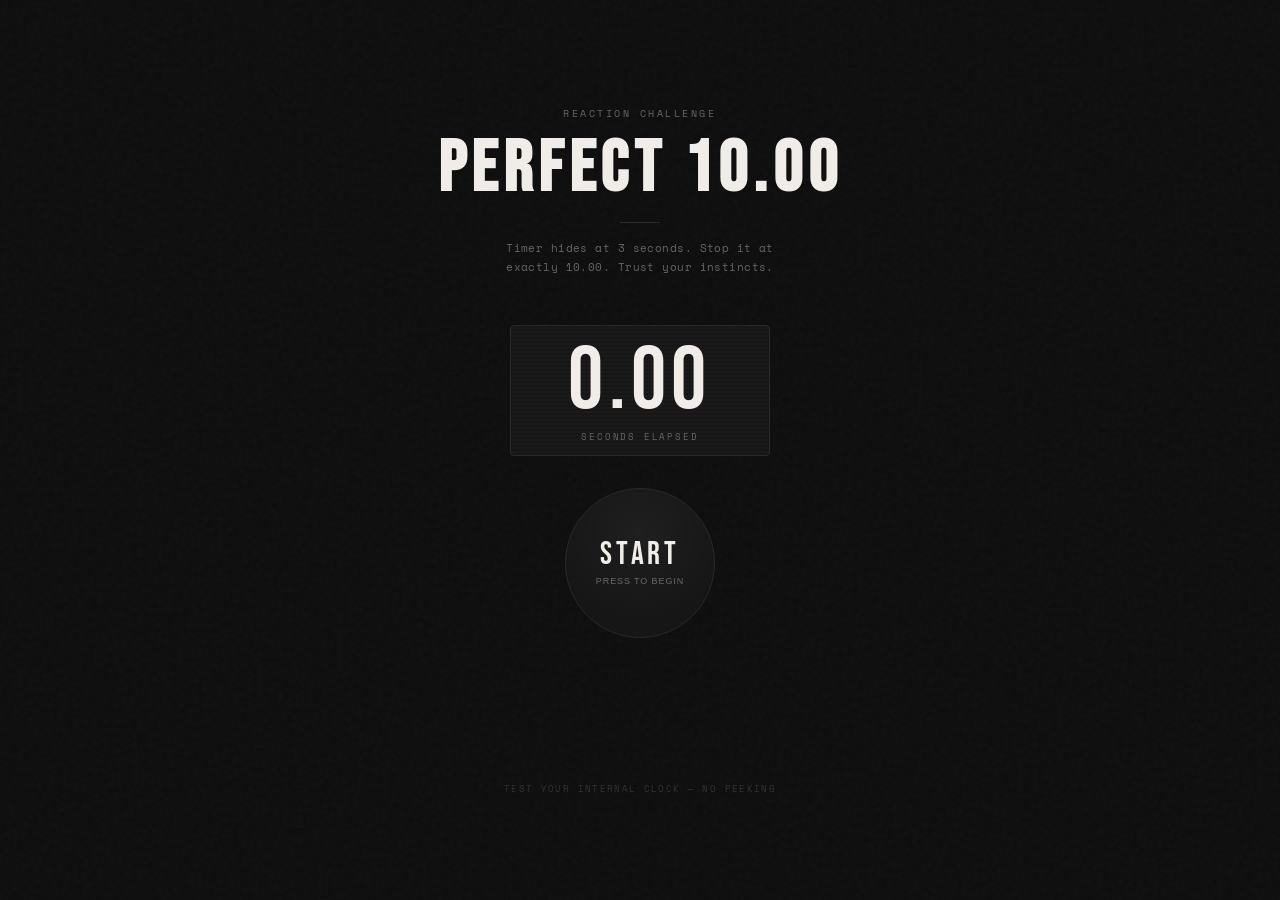
==== index.html @ a85d373f "Updates" ====
<!DOCTYPE html>
<html lang="en">
<head>
<meta charset="UTF-8">
<meta name="viewport" content="width=device-width, initial-scale=1.0">
<title>Perfect 10.00 Challenge</title>
<link rel="preconnect" href="https://fonts.googleapis.com">
<link rel="preconnect" href="https://fonts.gstatic.com" crossorigin>
<link href="https://fonts.googleapis.com/css2?family=Bebas+Neue&family=Space+Mono:wght@400;700&display=swap" rel="stylesheet">
<link rel="stylesheet" href="styles.css">
</head>
<body>

<div class="wrapper">
  <header class="header">
    <p class="eyebrow">Reaction Challenge</p>
    <h1>Perfect 10.00</h1>
    <div class="rule"></div>
    <p>Timer hides at 3 seconds. Stop it at exactly 10.00. Trust your instincts.</p>
  </header>

  <div class="display-area">
    <div class="timer-frame">
      <span id="timerEl">0.00</span>
      <div class="timer-label">seconds elapsed</div>
    </div>
  </div>

  <div class="btn-wrap" id="btnWrap">
    <button id="mainBtn" aria-label="Start timer">
      <span id="btnLabel">START</span>
      <span id="btnHint">press to begin</span>
    </button>
  </div>

  <div class="result-zone">
    <div id="verdictEl"></div>
    <div id="varianceEl"></div>
    <button id="shareBtn">copy result</button>
    <div id="copiedMsg"></div>
  </div>

  <p class="footer">Test your internal clock &mdash; no peeking</p>
</div>

<script src="game.js"></script>
</body>
</html>
---- styles.css ----
*, *::before, *::after { box-sizing: border-box; margin: 0; padding: 0; }

:root {
  --bg: #0e0e0e;
  --surface: #161616;
  --border: #2a2a2a;
  --text: #f0ede8;
  --muted: #666;
  --faint: #222;
  --green: #1D9E75;
  --amber: #BA7517;
  --red: #E24B4A;
  --hidden: #E24B4A;
}

html, body {
  min-height: 100vh;
  background: var(--bg);
  color: var(--text);
  font-family: 'Space Mono', monospace;
  display: flex;
  align-items: center;
  justify-content: center;
}

body {
  padding: 2rem;
}

/* Subtle grain overlay */
body::before {
  content: '';
  position: fixed;
  inset: 0;
  background-image: url("data:image/svg+xml,%3Csvg viewBox='0 0 200 200' xmlns='http://www.w3.org/2000/svg'%3E%3Cfilter id='n'%3E%3CfeTurbulence type='fractalNoise' baseFrequency='0.9' numOctaves='4' stitchTiles='stitch'/%3E%3C/filter%3E%3Crect width='100%25' height='100%25' filter='url(%23n)' opacity='1'/%3E%3C/svg%3E");
  opacity: 0.03;
  pointer-events: none;
  z-index: 0;
}

.wrapper {
  position: relative;
  z-index: 1;
  display: flex;
  flex-direction: column;
  align-items: center;
  width: 100%;
  max-width: 420px;
}

/* Header */
.header {
  text-align: center;
  margin-bottom: 3rem;
}

.header .eyebrow {
  font-size: 10px;
  letter-spacing: .25em;
  color: var(--muted);
  margin-bottom: .75rem;
  text-transform: uppercase;
}

.header h1 {
  font-family: 'Bebas Neue', sans-serif;
  font-size: clamp(3rem, 10vw, 4.5rem);
  letter-spacing: .08em;
  line-height: 1;
  color: var(--text);
}

.header .rule {
  width: 40px;
  height: 1px;
  background: var(--border);
  margin: 1rem auto;
}

.header p {
  font-size: 11px;
  color: var(--muted);
  line-height: 1.7;
  letter-spacing: .04em;
  max-width: 280px;
  margin: 0 auto;
}

/* Timer Display */
.display-area {
  position: relative;
  margin-bottom: 2rem;
  width: 100%;
  display: flex;
  flex-direction: column;
  align-items: center;
}

.timer-frame {
  border: 1px solid var(--border);
  border-radius: 4px;
  padding: .75rem 2rem;
  background: var(--surface);
  position: relative;
  overflow: hidden;
  min-width: 260px;
  text-align: center;
}

/* Scanline effect */
.timer-frame::after {
  content: '';
  position: absolute;
  inset: 0;
  background: repeating-linear-gradient(
    0deg,
    transparent,
    transparent 2px,
    rgba(255,255,255,0.015) 2px,
    rgba(255,255,255,0.015) 4px
  );
  pointer-events: none;
}

#timerEl {
  font-family: 'Bebas Neue', sans-serif;
  font-size: 5.5rem;
  letter-spacing: .06em;
  line-height: 1;
  color: var(--text);
  transition: color .2s ease;
  display: block;
  font-variant-numeric: tabular-nums;
}

.timer-label {
  font-size: 9px;
  letter-spacing: .2em;
  color: var(--muted);
  margin-top: .25rem;
  text-transform: uppercase;
}

/* Big Button */
.btn-wrap {
  position: relative;
  margin-bottom: 2rem;
}

/* Pulse ring — only visible when running */
.btn-wrap::before {
  content: '';
  position: absolute;
  inset: -12px;
  border-radius: 50%;
  border: 1px solid var(--green);
  opacity: 0;
  transform: scale(.9);
  transition: opacity .3s, transform .3s;
  pointer-events: none;
}

.btn-wrap.pulsing::before {
  animation: pulse-ring 1.4s ease-out infinite;
}

@keyframes pulse-ring {
  0%   { opacity: .5; transform: scale(.9); }
  100% { opacity: 0;  transform: scale(1.15); }
}

#mainBtn {
  width: 150px;
  height: 150px;
  border-radius: 50%;
  border: 1px solid var(--border);
  background: var(--surface);
  cursor: pointer;
  display: flex;
  flex-direction: column;
  align-items: center;
  justify-content: center;
  gap: 5px;
  transition: transform .08s, border-color .2s, background .2s;
  outline: none;
  position: relative;
  overflow: hidden;
}

#mainBtn::before {
  content: '';
  position: absolute;
  inset: 0;
  border-radius: 50%;
  background: radial-gradient(circle at 50% 30%, rgba(255,255,255,.04), transparent 70%);
  pointer-events: none;
}

#mainBtn:hover {
  border-color: #444;
  background: #1c1c1c;
}

#mainBtn:active {
  transform: scale(.94);
}

#btnLabel {
  font-family: 'Bebas Neue', sans-serif;
  font-size: 2rem;
  letter-spacing: .12em;
  color: var(--text);
  line-height: 1;
}

#btnHint {
  font-size: 9px;
  letter-spacing: .1em;
  color: var(--muted);
  text-transform: uppercase;
}

/* Result zone */
.result-zone {
  min-height: 64px;
  text-align: center;
  display: flex;
  flex-direction: column;
  align-items: center;
  gap: .5rem;
}

#verdictEl {
  font-family: 'Bebas Neue', sans-serif;
  font-size: 1.8rem;
  letter-spacing: .1em;
  line-height: 1;
  transition: color .2s;
  opacity: 0;
  transform: translateY(6px);
  transition: opacity .3s, transform .3s, color .2s;
}

#verdictEl.show {
  opacity: 1;
  transform: translateY(0);
}

#varianceEl {
  font-size: 11px;
  letter-spacing: .06em;
  color: var(--muted);
  opacity: 0;
  transition: opacity .3s .1s;
}

#varianceEl.show {
  opacity: 1;
}

/* Share button */
#shareBtn {
  display: none;
  margin-top: .75rem;
  padding: 8px 22px;
  font-family: 'Space Mono', monospace;
  font-size: 10px;
  letter-spacing: .1em;
  text-transform: uppercase;
  border: 1px solid var(--border);
  background: transparent;
  color: var(--muted);
  border-radius: 2px;
  cursor: pointer;
  transition: border-color .15s, color .15s;
}

#shareBtn:hover {
  border-color: #555;
  color: var(--text);
}

#copiedMsg {
  font-size: 10px;
  color: var(--green);
  letter-spacing: .06em;
  height: 14px;
  transition: opacity .3s;
}

/* Footer rule */
.footer {
  margin-top: 3rem;
  font-size: 9px;
  letter-spacing: .15em;
  color: #333;
  text-align: center;
  text-transform: uppercase;
}
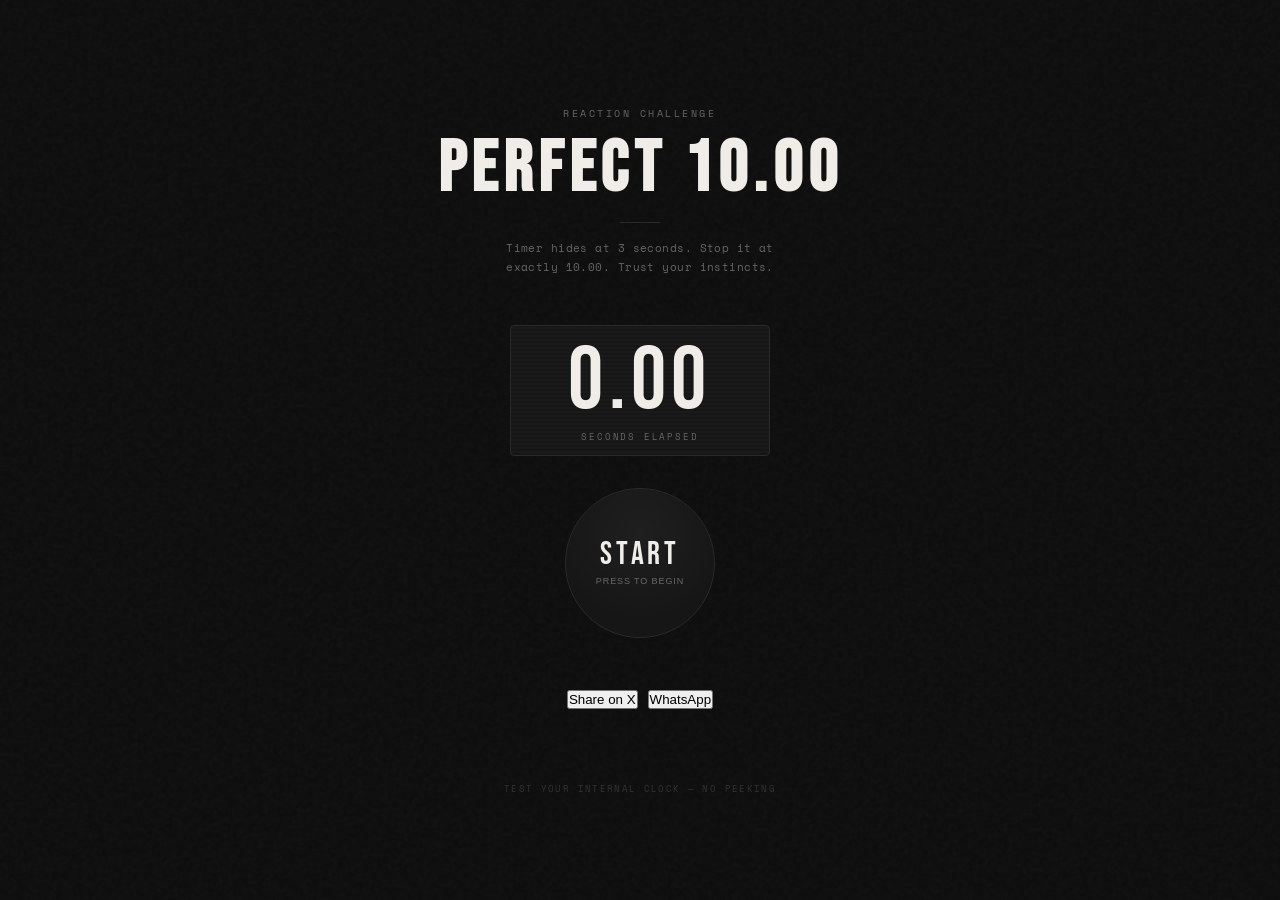
==== commit 806eb7fc: "Update index.html" ====
--- a/index.html
+++ b/index.html
@@ -36,7 +36,11 @@
   <div class="result-zone">
     <div id="verdictEl"></div>
     <div id="varianceEl"></div>
-    <button id="shareBtn">copy result</button>
+   <div class="share-buttons">
+    <button id="shareBtn">Copy Result</button>
+    <button id="xBtn">Share on X</button>
+    <button id="whatsappBtn">WhatsApp</button>
+</div> 
     <div id="copiedMsg"></div>
   </div>
 
@@ -45,4 +49,4 @@
 
 <script src="game.js"></script>
 </body>
-</html>+</html>
